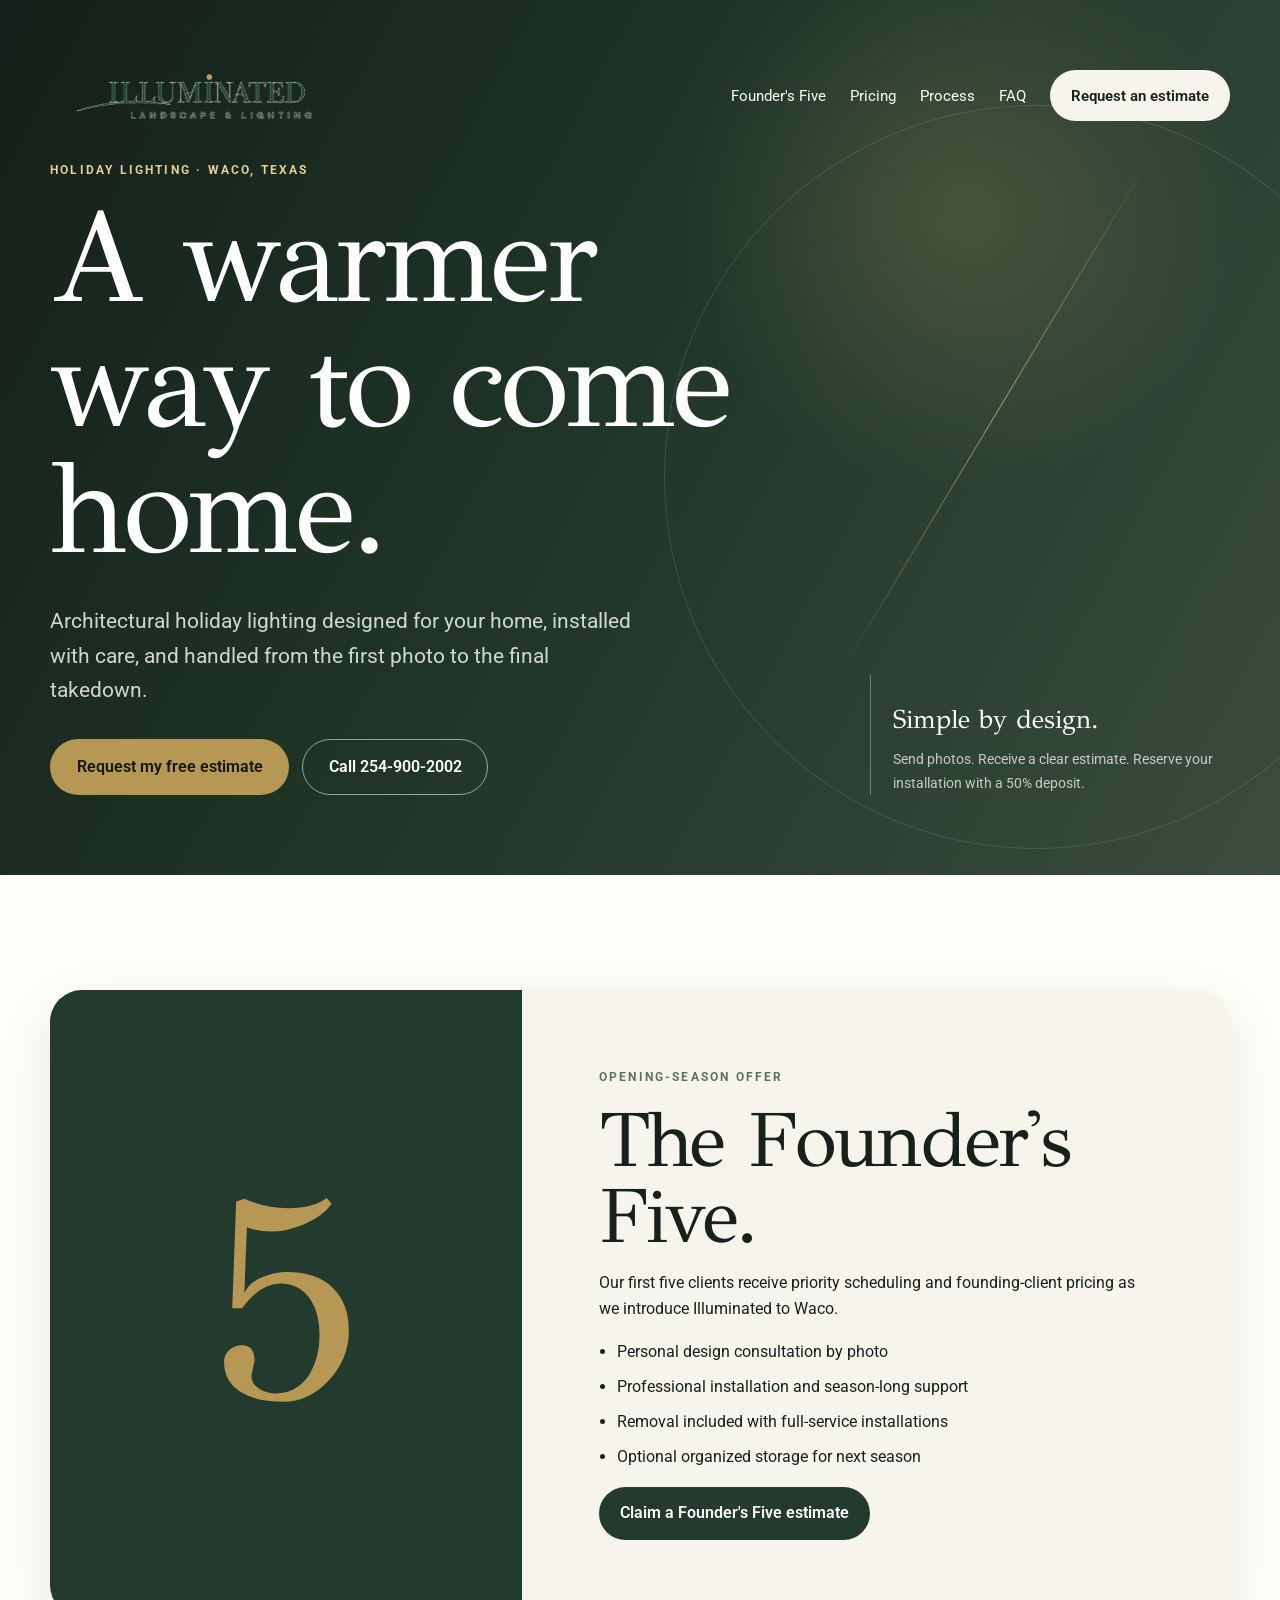
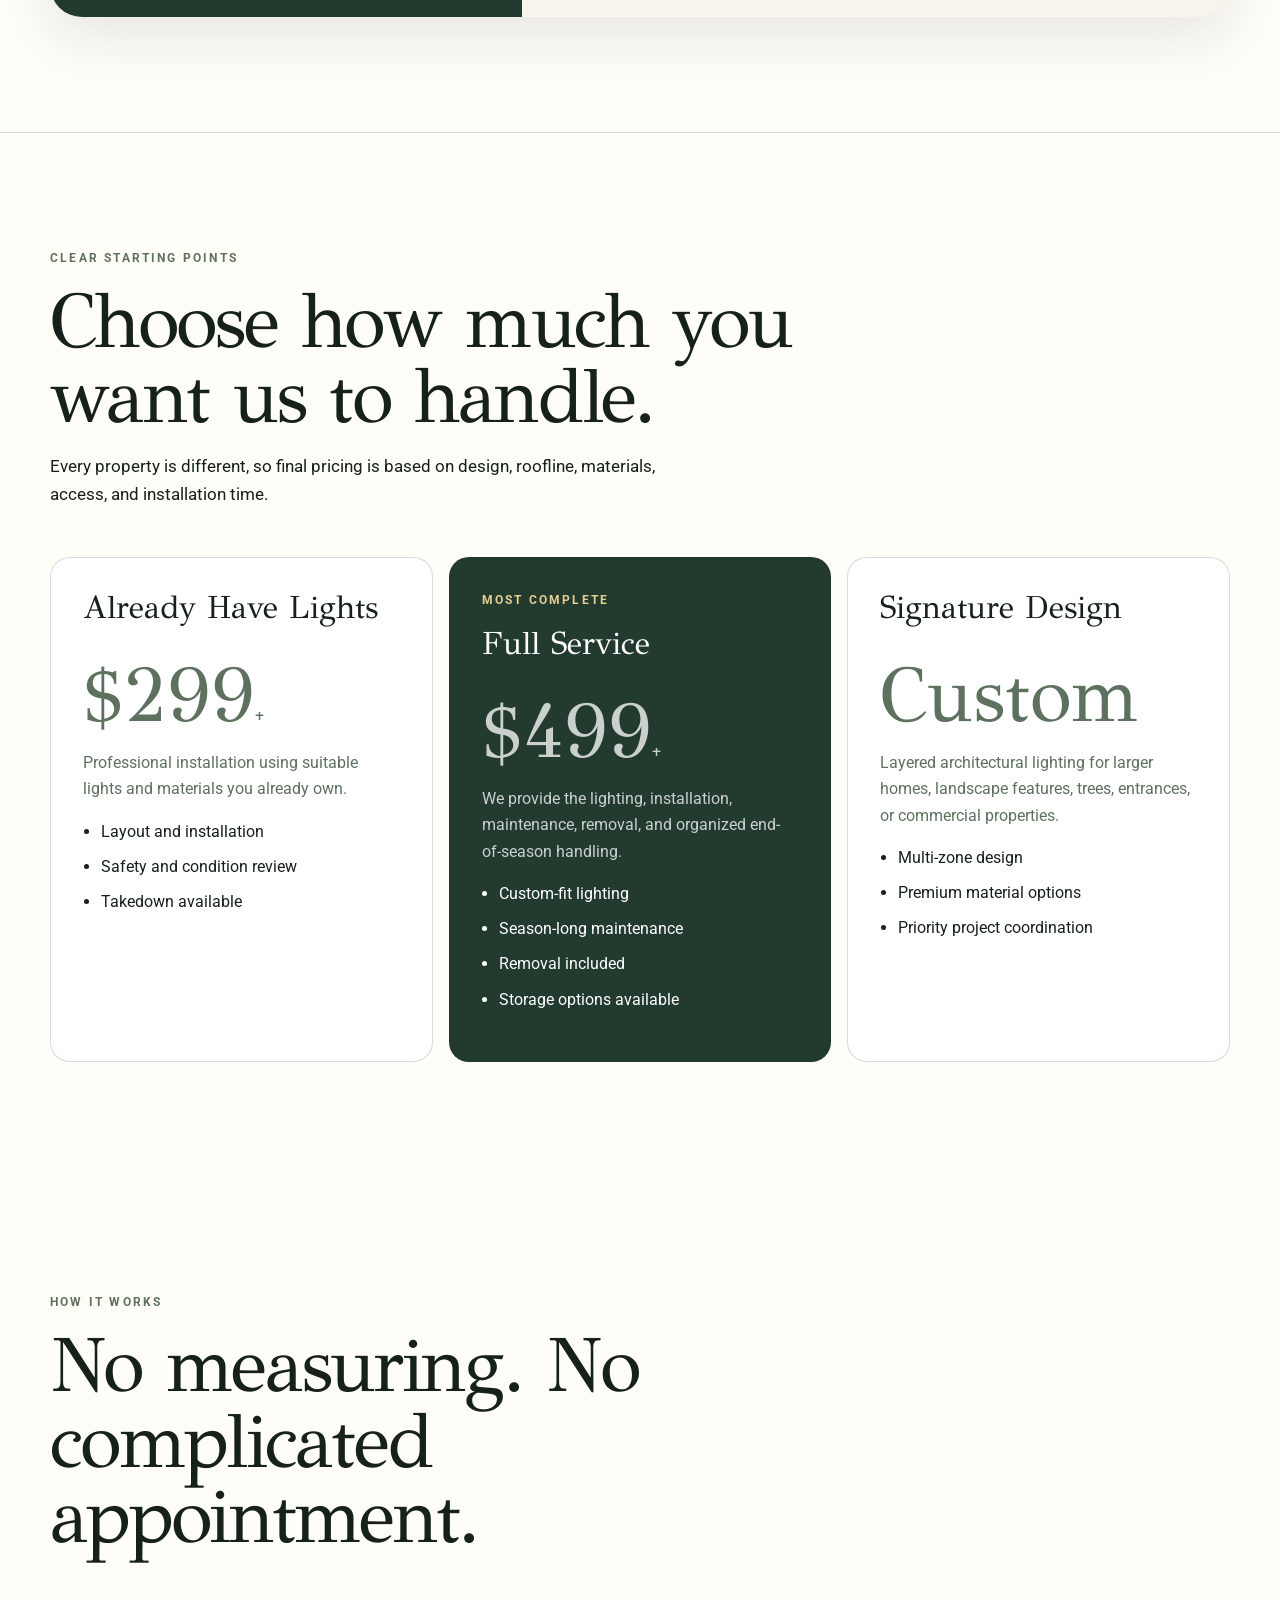
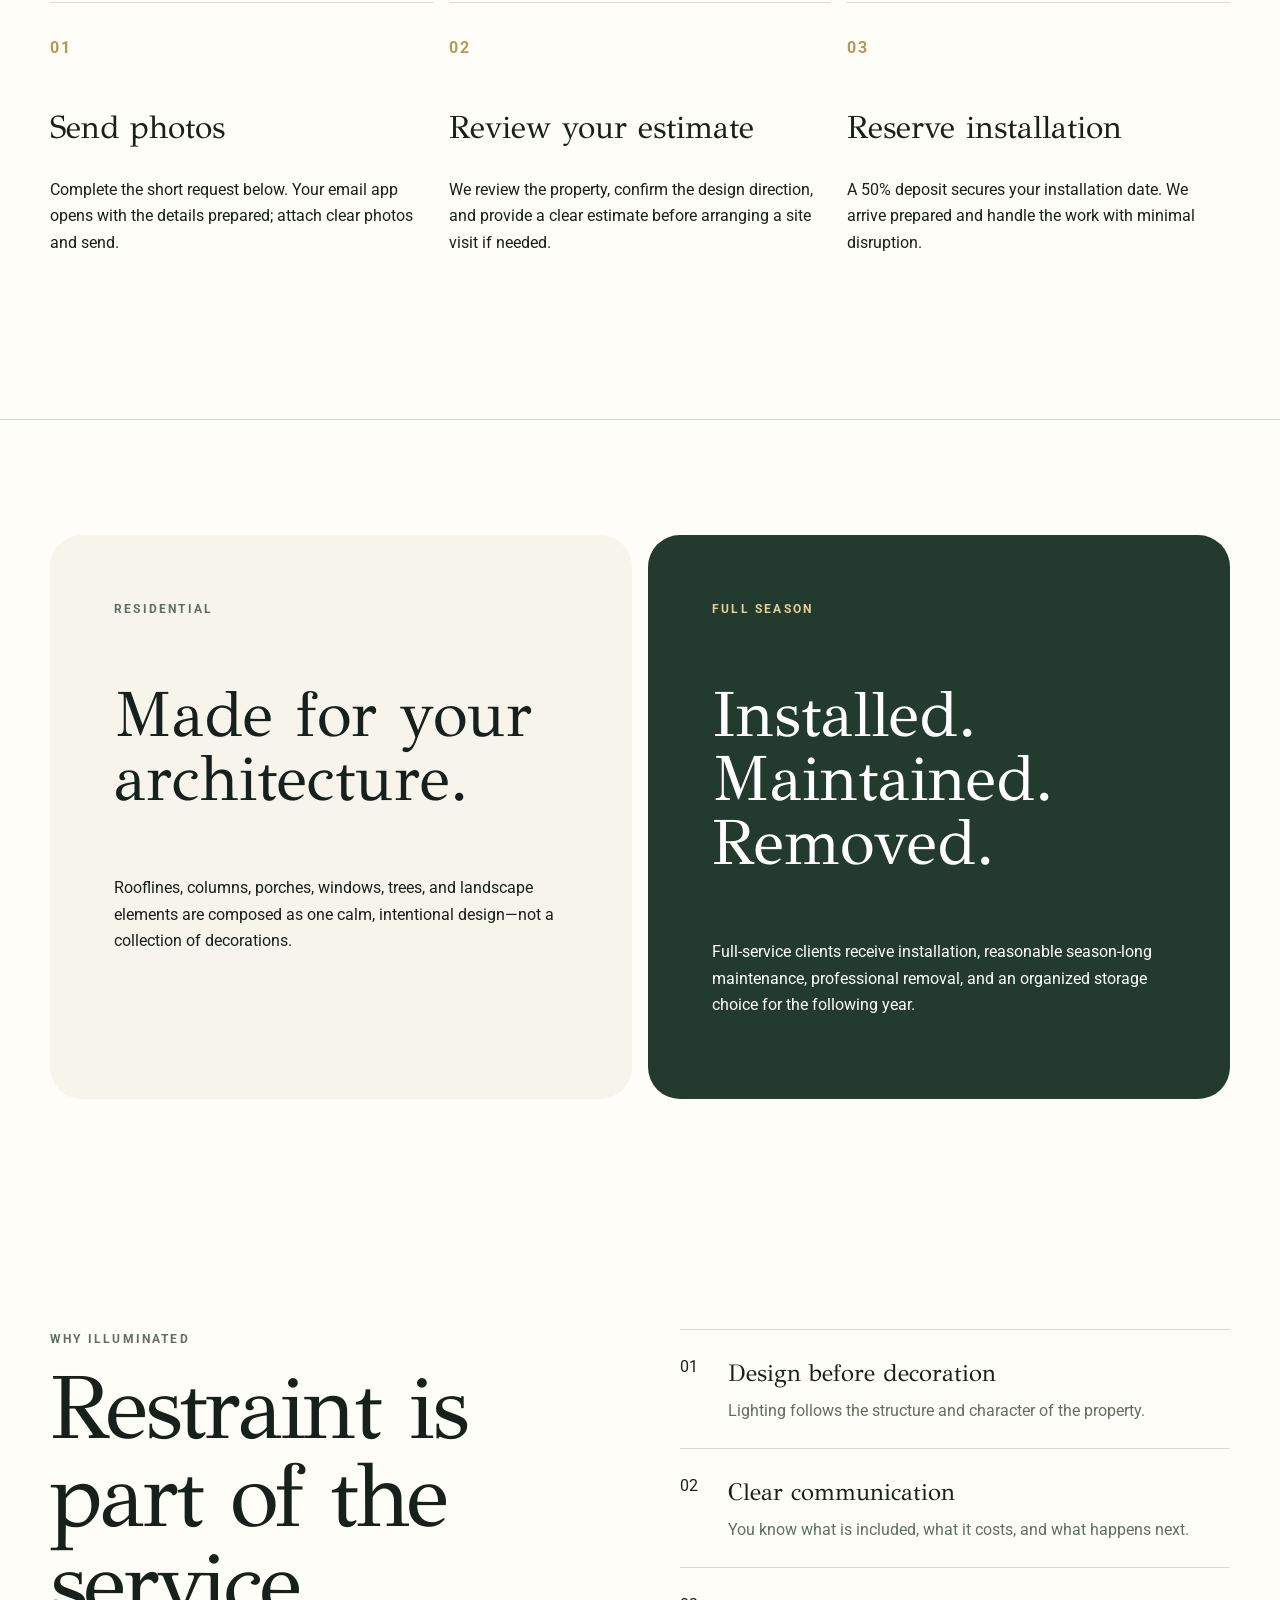
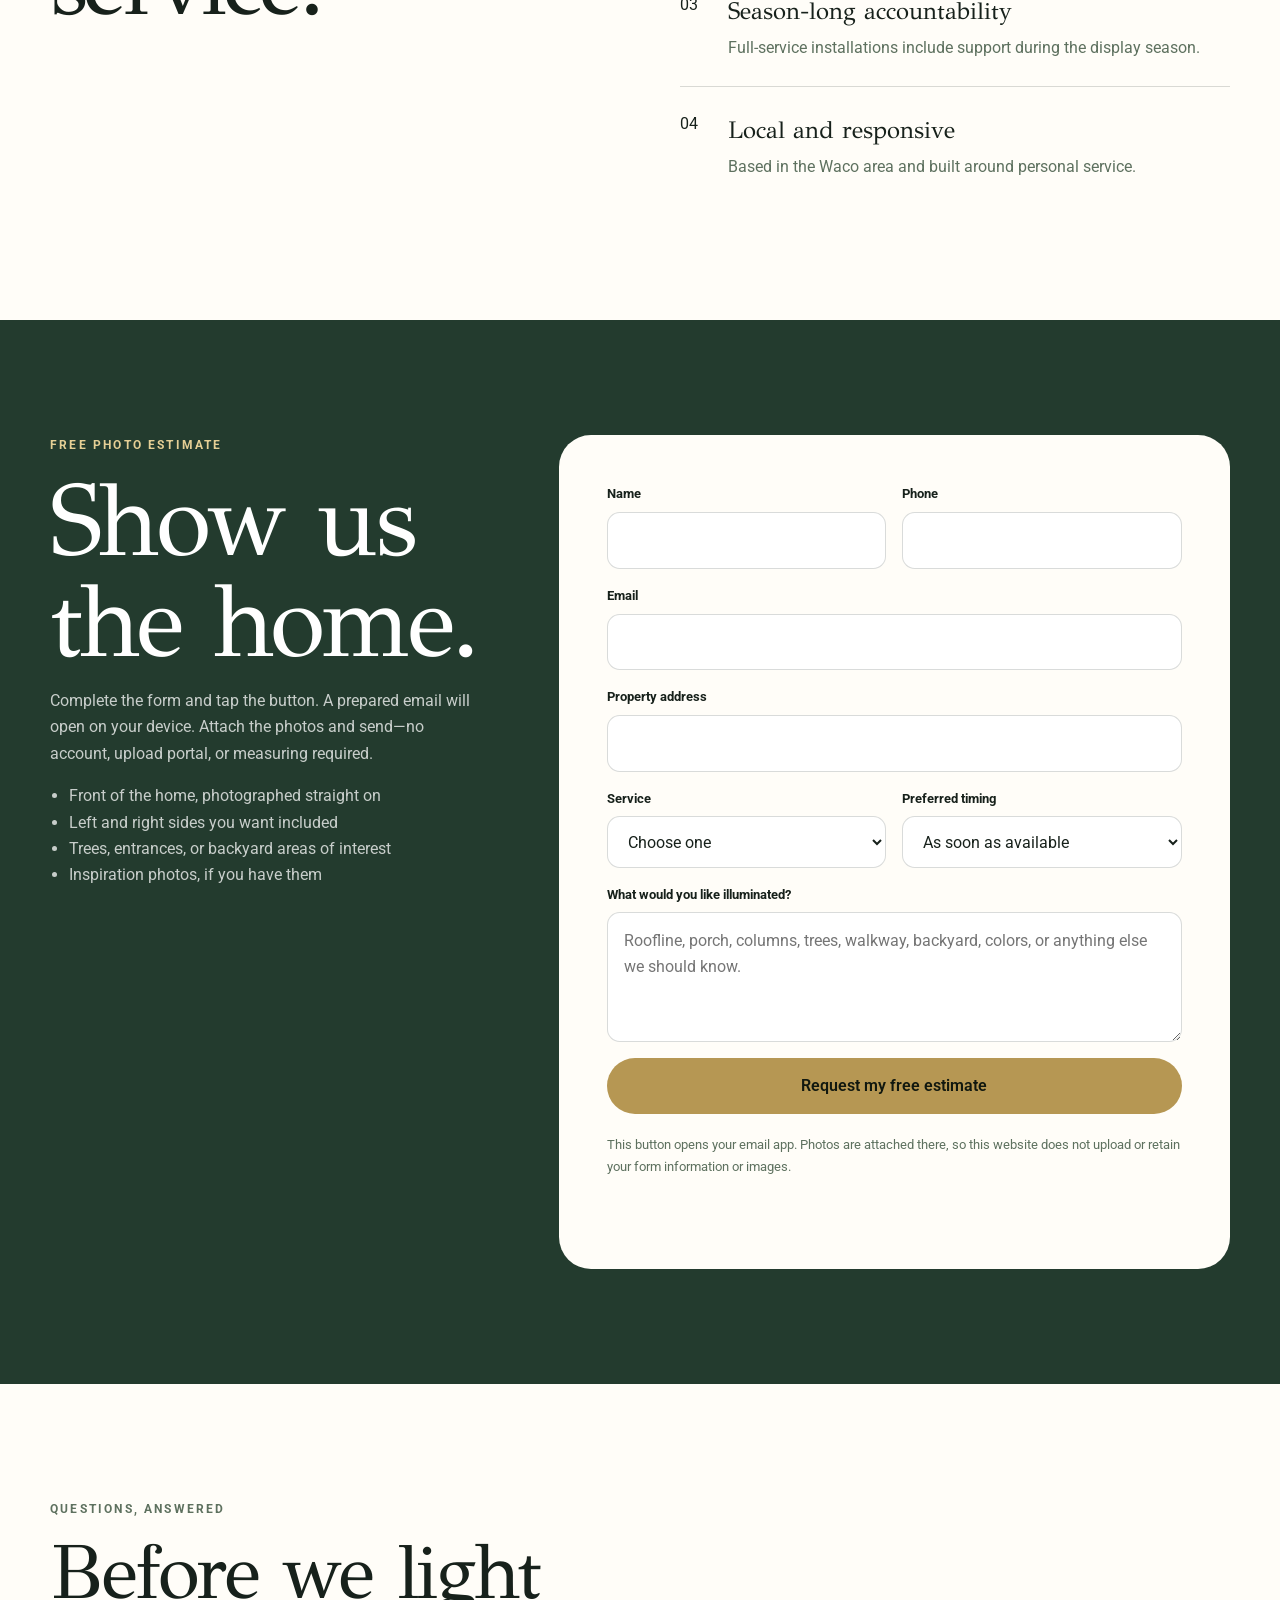
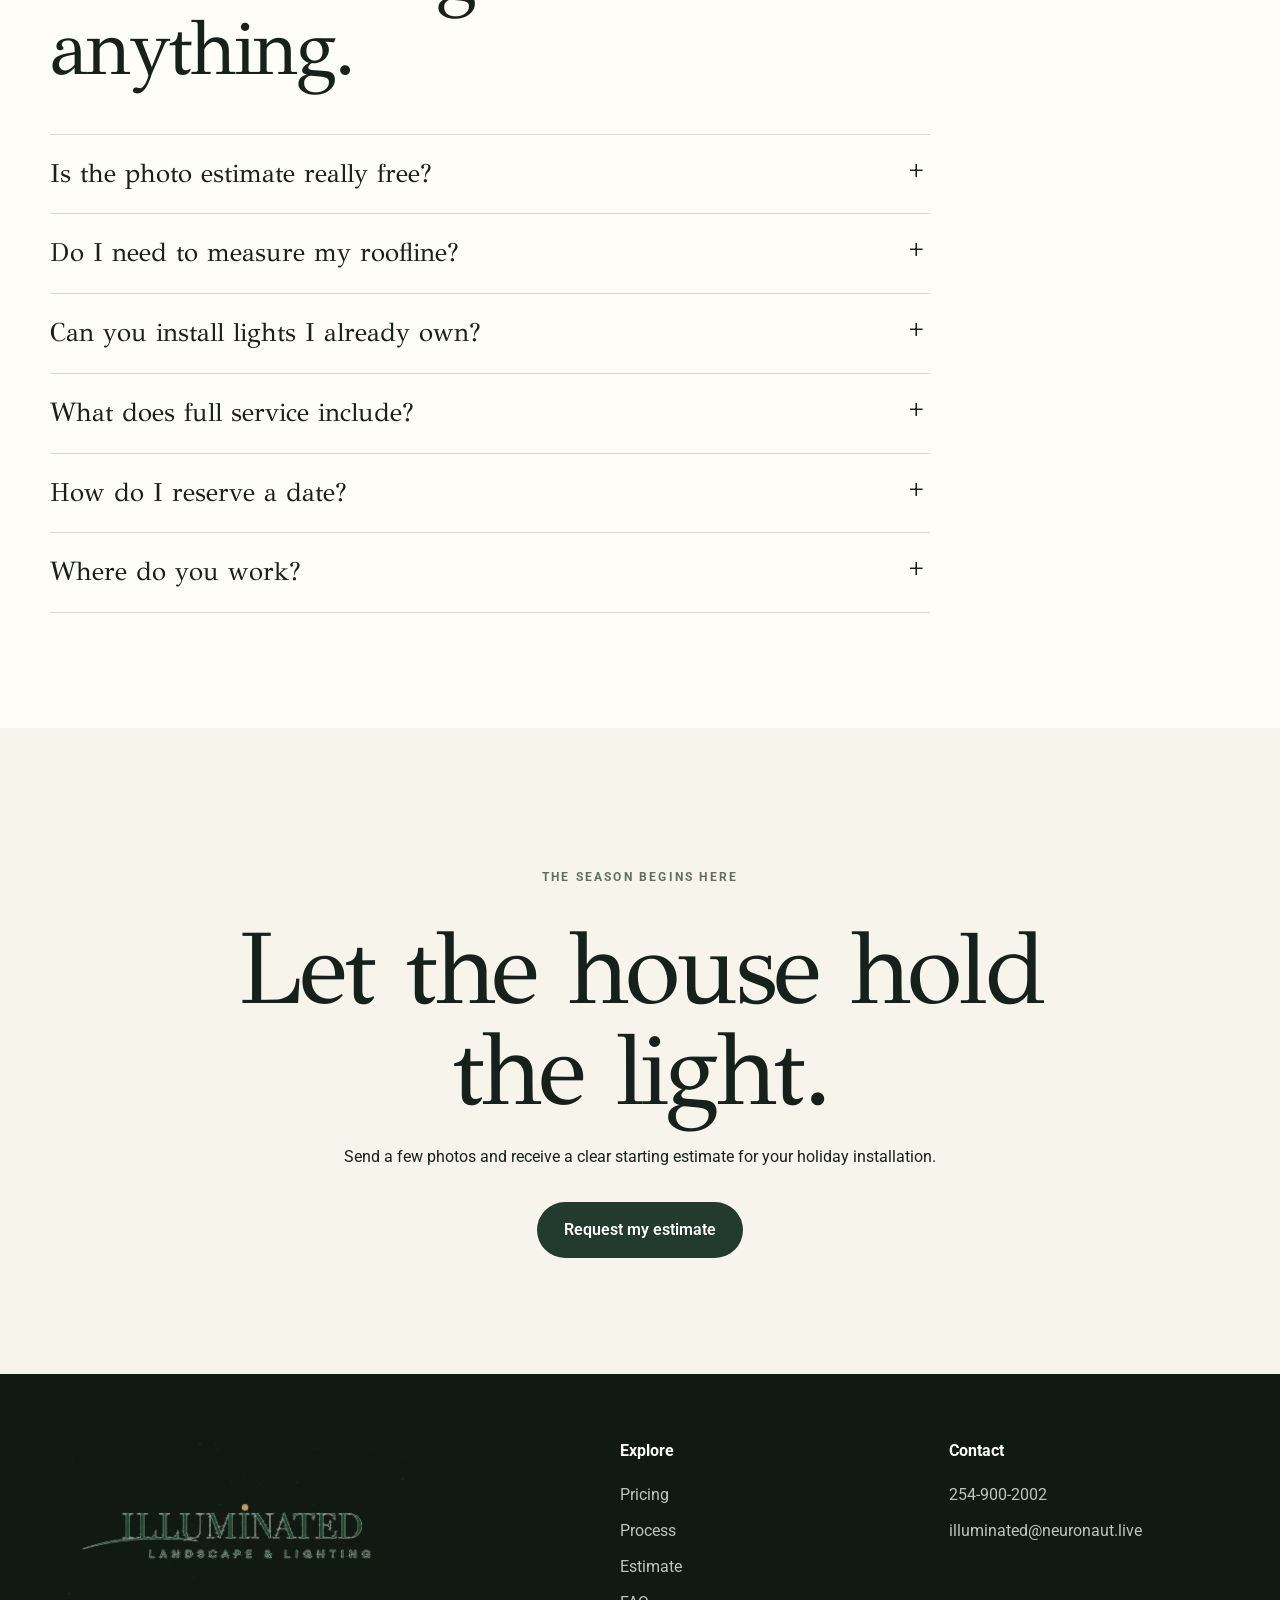
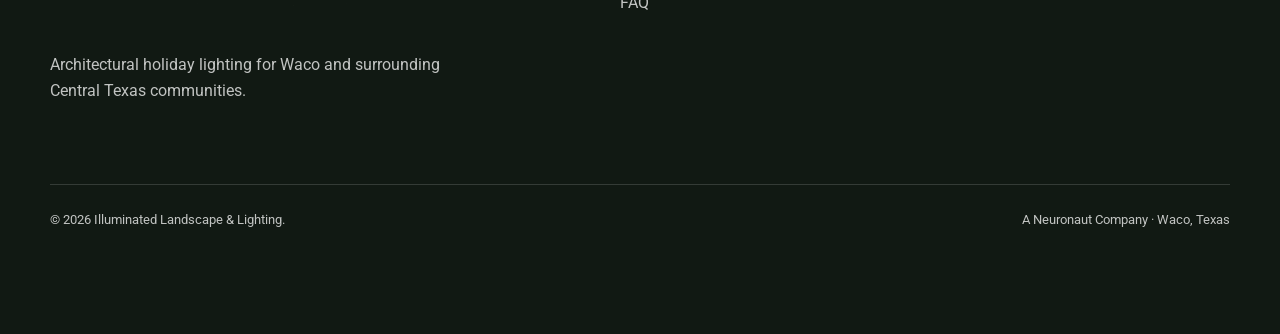
==== illuminated/index.html @ 76f28881 "Move Illuminated Landscape site to /illuminated/ Moves the entire Illuminated Landscape & Lighting s" ====
<!doctype html>
<html lang="en">
<head>
  <meta charset="utf-8">
  <meta name="viewport" content="width=device-width, initial-scale=1">
  <title>Illuminated Landscape &amp; Lighting | Waco Holiday Light Installation</title>
  <meta name="description" content="Premium holiday light installation in Waco, Texas. Photo estimates, professional installation, maintenance, removal, and optional storage.">
  <meta name="theme-color" content="#233b2e">
  <meta name="color-scheme" content="light">
  <meta name="robots" content="index, follow">
  <link rel="canonical" href="https://neuronaut.live/illuminated/">
  <meta property="og:site_name" content="Illuminated Landscape &amp; Lighting">
  <meta property="og:title" content="Illuminated Landscape &amp; Lighting">
  <meta property="og:description" content="Beautifully designed holiday lighting, installed with care in Waco and surrounding Central Texas communities.">
  <meta property="og:type" content="website">
  <meta property="og:locale" content="en_US">
  <meta property="og:url" content="https://neuronaut.live/illuminated/">
  <meta property="og:image" content="https://neuronaut.live/illuminated/assets/images/illuminated-social-preview.jpg">
  <meta property="og:image:width" content="1200">
  <meta property="og:image:height" content="630">
  <meta property="og:image:alt" content="Illuminated Landscape &amp; Lighting wordmark">
  <meta name="twitter:card" content="summary_large_image">
  <meta name="twitter:title" content="Illuminated Landscape &amp; Lighting">
  <meta name="twitter:description" content="Architectural holiday lighting for Waco and surrounding Central Texas communities.">
  <meta name="twitter:image" content="https://neuronaut.live/illuminated/assets/images/illuminated-social-preview.jpg">
  <meta name="twitter:image:alt" content="Illuminated Landscape &amp; Lighting wordmark">
  <link rel="icon" href="favicon.ico" sizes="any">
  <link rel="icon" type="image/png" sizes="32x32" href="assets/logos/favicon-32.png">
  <link rel="apple-touch-icon" href="assets/logos/apple-touch-icon.png">
  <link rel="manifest" href="manifest.webmanifest">
  <link rel="preconnect" href="https://fonts.googleapis.com">
  <link rel="preconnect" href="https://fonts.gstatic.com" crossorigin>
  <link href="https://fonts.googleapis.com/css2?family=GFS+Didot&amp;family=Roboto:wght@300;400;500;700&amp;display=swap" rel="stylesheet">
  <link rel="stylesheet" href="css/styles.css">
  <noscript>
    <style>
      .reveal { opacity: 1 !important; transform: none !important; }
      @media (max-width: 900px) {
        .nav-toggle { display: none !important; }
        .nav-links { position: static !important; display: flex !important; padding: 0 !important; background: transparent !important; }
        .nav-links a:not(.button) { display: none !important; }
        .nav-links .button { font: 600 .92rem/1.2 Roboto, sans-serif !important; }
      }
    </style>
  </noscript>
  <script type="application/ld+json">
  {
    "@context": "https://schema.org",
    "@type": "HomeAndConstructionBusiness",
    "@id": "https://neuronaut.live/illuminated/#business",
    "name": "Illuminated Landscape & Lighting",
    "url": "https://neuronaut.live/illuminated/",
    "image": "https://neuronaut.live/illuminated/assets/images/illuminated-social-preview.jpg",
    "logo": "https://neuronaut.live/illuminated/assets/logos/illuminated-primary-transparent.png",
    "description": "Holiday light installation, maintenance, removal, and optional storage in Waco and surrounding Central Texas communities.",
    "areaServed": [
      { "@type": "City", "name": "Waco" },
      { "@type": "AdministrativeArea", "name": "Central Texas" }
    ],
    "telephone": "+1-254-900-2002",
    "email": "illuminated@neuronaut.live",
    "priceRange": "$$-$$$",
    "parentOrganization": { "@type": "Organization", "name": "Neuronaut" }
  }
  </script>
</head>
<body>
  <a class="skip-link" href="#main">Skip to content</a>
  <header class="site-header">
    <div class="container nav-wrap">
      <a class="brand" href="#top" aria-label="Illuminated Landscape and Lighting home">
        <img class="brand-logo" src="assets/logos/illuminated-primary-transparent.png" alt="" width="1584" height="816">
      </a>
      <button class="nav-toggle" type="button" aria-label="Open navigation" aria-expanded="false" aria-controls="primary-navigation" data-nav-toggle>
        <span></span><span></span>
      </button>
      <nav class="nav-links" id="primary-navigation" aria-label="Primary navigation" data-nav-links>
        <a href="#offer">Founder's Five</a>
        <a href="#pricing">Pricing</a>
        <a href="#process">Process</a>
        <a href="#faq">FAQ</a>
        <a class="button button-light" href="#estimate">Request an estimate</a>
      </nav>
    </div>
  </header>

  <main id="main">
    <section class="hero" id="top">
      <div class="container hero-grid">
        <div class="hero-copy reveal">
          <p class="eyebrow" style="color:#e5cf95">Holiday lighting · Waco, Texas</p>
          <h1 class="display">A warmer way to come home.</h1>
          <p class="hero-lead">Architectural holiday lighting designed for your home, installed with care, and handled from the first photo to the final takedown.</p>
          <div class="hero-actions">
            <a class="button button-gold button-large" href="#estimate">Request my free estimate</a>
            <a class="button button-outline button-large" href="tel:+12549002002">Call&nbsp;<span data-phone>254-900-2002</span></a>
          </div>
        </div>
        <aside class="hero-note reveal" aria-label="Service summary">
          <strong>Simple by design.</strong>
          Send photos. Receive a clear estimate. Reserve your installation with a 50% deposit.
        </aside>
      </div>
    </section>

    <section class="section" id="offer">
      <div class="container">
        <article class="founders-card reveal">
          <div class="founders-number" aria-hidden="true">5</div>
          <div class="founders-copy">
            <p class="eyebrow">Opening-season offer</p>
            <h2 class="display">The Founder's Five.</h2>
            <p>Our first five clients receive priority scheduling and founding-client pricing as we introduce Illuminated to Waco.</p>
            <ul>
              <li>Personal design consultation by photo</li>
              <li>Professional installation and season-long support</li>
              <li>Removal included with full-service installations</li>
              <li>Optional organized storage for next season</li>
            </ul>
            <a class="button" href="#estimate">Claim a Founder's Five estimate</a>
          </div>
        </article>
      </div>
    </section>

    <section class="section section-rule" id="pricing">
      <div class="container">
        <header class="section-head reveal">
          <p class="eyebrow">Clear starting points</p>
          <h2 class="display">Choose how much you want us to handle.</h2>
          <p>Every property is different, so final pricing is based on design, roofline, materials, access, and installation time.</p>
        </header>
        <div class="pricing-grid">
          <article class="price-card reveal">
            <h3>Already Have Lights</h3>
            <p class="price">$299<span style="font:400 1rem var(--body)">+</span></p>
            <p>Professional installation using suitable lights and materials you already own.</p>
            <ul><li>Layout and installation</li><li>Safety and condition review</li><li>Takedown available</li></ul>
          </article>
          <article class="price-card featured reveal">
            <p class="eyebrow" style="color:#e5cf95">Most complete</p>
            <h3>Full Service</h3>
            <p class="price">$499<span style="font:400 1rem var(--body)">+</span></p>
            <p>We provide the lighting, installation, maintenance, removal, and organized end-of-season handling.</p>
            <ul><li>Custom-fit lighting</li><li>Season-long maintenance</li><li>Removal included</li><li>Storage options available</li></ul>
          </article>
          <article class="price-card reveal">
            <h3>Signature Design</h3>
            <p class="price">Custom</p>
            <p>Layered architectural lighting for larger homes, landscape features, trees, entrances, or commercial properties.</p>
            <ul><li>Multi-zone design</li><li>Premium material options</li><li>Priority project coordination</li></ul>
          </article>
        </div>
      </div>
    </section>

    <section class="section" id="process">
      <div class="container">
        <header class="section-head reveal">
          <p class="eyebrow">How it works</p>
          <h2 class="display">No measuring. No complicated appointment.</h2>
        </header>
        <div class="steps-grid">
          <article class="step reveal"><h3>Send photos</h3><p>Complete the short request below. Your email app opens with the details prepared; attach clear photos and send.</p></article>
          <article class="step reveal"><h3>Review your estimate</h3><p>We review the property, confirm the design direction, and provide a clear estimate before arranging a site visit if needed.</p></article>
          <article class="step reveal"><h3>Reserve installation</h3><p>A 50% deposit secures your installation date. We arrive prepared and handle the work with minimal disruption.</p></article>
        </div>
      </div>
    </section>

    <section class="section section-rule" id="services">
      <div class="container">
        <h2 class="visually-hidden">Holiday lighting services</h2>
        <div class="services-grid">
          <article class="service reveal">
            <p class="eyebrow">Residential</p>
            <h3>Made for your architecture.</h3>
            <p>Rooflines, columns, porches, windows, trees, and landscape elements are composed as one calm, intentional design—not a collection of decorations.</p>
          </article>
          <article class="service reveal">
            <p class="eyebrow" style="color:#e5cf95">Full season</p>
            <h3>Installed. Maintained. Removed.</h3>
            <p>Full-service clients receive installation, reasonable season-long maintenance, professional removal, and an organized storage choice for the following year.</p>
          </article>
        </div>
      </div>
    </section>

    <section class="section" id="why">
      <div class="container why-grid">
        <div class="reveal">
          <p class="eyebrow">Why Illuminated</p>
          <h2 class="display">Restraint is part of the service.</h2>
        </div>
        <div>
          <article class="reason reveal"><span>01</span><div><strong>Design before decoration</strong><p>Lighting follows the structure and character of the property.</p></div></article>
          <article class="reason reveal"><span>02</span><div><strong>Clear communication</strong><p>You know what is included, what it costs, and what happens next.</p></div></article>
          <article class="reason reveal"><span>03</span><div><strong>Season-long accountability</strong><p>Full-service installations include support during the display season.</p></div></article>
          <article class="reason reveal"><span>04</span><div><strong>Local and responsive</strong><p>Based in the Waco area and built around personal service.</p></div></article>
        </div>
      </div>
    </section>

    <section class="section estimate-section" id="estimate">
      <div class="container estimate-grid">
        <div class="estimate-copy reveal">
          <p class="eyebrow" style="color:#e5cf95">Free photo estimate</p>
          <h2 class="display">Show us the home.</h2>
          <p>Complete the form and tap the button. A prepared email will open on your device. Attach the photos and send—no account, upload portal, or measuring required.</p>
          <ul class="photo-list">
            <li>Front of the home, photographed straight on</li>
            <li>Left and right sides you want included</li>
            <li>Trees, entrances, or backyard areas of interest</li>
            <li>Inspiration photos, if you have them</li>
          </ul>
        </div>
        <form class="estimate-form reveal" id="estimate-form" action="mailto:illuminated@neuronaut.live?subject=Free%20Photo%20Estimate%20Request" method="post" enctype="text/plain">
          <div class="form-grid">
            <div class="field"><label for="name">Name</label><input id="name" name="name" type="text" autocomplete="name" maxlength="100" required></div>
            <div class="field"><label for="phone">Phone</label><input id="phone" name="phone" type="tel" autocomplete="tel" maxlength="30" required></div>
            <div class="field field-full"><label for="email">Email</label><input id="email" name="email" type="email" autocomplete="email" maxlength="254" required></div>
            <div class="field field-full"><label for="address">Property address</label><input id="address" name="address" type="text" autocomplete="street-address" maxlength="200" required></div>
            <div class="field"><label for="service">Service</label><select id="service" name="service" required><option value="">Choose one</option><option>Install lights I already own</option><option>Full-service holiday lighting</option><option>Signature or commercial design</option><option>Not sure yet</option></select></div>
            <div class="field"><label for="timing">Preferred timing</label><select id="timing" name="timing"><option>As soon as available</option><option>Before Thanksgiving</option><option>Early December</option><option>I am flexible</option></select></div>
            <div class="field field-full"><label for="notes">What would you like illuminated?</label><textarea id="notes" name="notes" maxlength="1200" placeholder="Roofline, porch, columns, trees, walkway, backyard, colors, or anything else we should know."></textarea></div>
            <div class="field field-full"><button class="button button-gold button-large" type="submit">Request my free estimate</button><p class="form-help">This button opens your email app. Photos are attached there, so this website does not upload or retain your form information or images.</p><noscript><p class="form-help"><strong>JavaScript is off:</strong> submitting the form will use your device’s default email application. Attach your property photos before sending.</p></noscript><p class="form-message" id="form-message" role="status" aria-live="polite"></p></div>
          </div>
        </form>
      </div>
    </section>

    <section class="section" id="faq">
      <div class="container">
        <header class="section-head reveal"><p class="eyebrow">Questions, answered</p><h2 class="display">Before we light anything.</h2></header>
        <div class="faq-list">
          <details class="reveal"><summary>Is the photo estimate really free?</summary><p>Yes. Send clear photos and your address, and we will prepare an initial estimate at no cost. A site check may be needed before final confirmation on complex properties.</p></details>
          <details class="reveal"><summary>Do I need to measure my roofline?</summary><p>No. Photos and the property address are normally enough for an initial estimate. We handle measurement and material calculations.</p></details>
          <details class="reveal"><summary>Can you install lights I already own?</summary><p>Yes, provided the lights and wiring are appropriate, complete, and in safe working condition. We will review them before installation.</p></details>
          <details class="reveal"><summary>What does full service include?</summary><p>Design, commercial-grade or project-appropriate lighting materials, installation, reasonable maintenance during the season, and removal. Optional storage may be quoted separately.</p></details>
          <details class="reveal"><summary>How do I reserve a date?</summary><p>After you approve the estimate, a 50% deposit reserves the installation date. Remaining payment terms will be shown clearly on the final quote.</p></details>
          <details class="reveal"><summary>Where do you work?</summary><p>Illuminated is based in Waco, Texas, and serves Waco and surrounding Central Texas communities. Travel availability depends on the project.</p></details>
        </div>
      </div>
    </section>

    <section class="section final-cta">
      <div class="container reveal">
        <p class="eyebrow">The season begins here</p>
        <h2 class="display">Let the house hold the light.</h2>
        <p>Send a few photos and receive a clear starting estimate for your holiday installation.</p>
        <a class="button button-large" href="#estimate">Request my estimate</a>
      </div>
    </section>
  </main>

  <footer class="site-footer">
    <div class="container">
      <div class="footer-grid">
        <div class="footer-brand">
          <a class="brand" href="#top" aria-label="Illuminated Landscape and Lighting home"><img class="brand-logo brand-logo-footer" src="assets/logos/illuminated-primary-transparent.png" alt="" width="1584" height="816"></a>
          <p>Architectural holiday lighting for Waco and surrounding Central Texas communities.</p>
        </div>
        <div class="footer-links"><strong>Explore</strong><a href="#pricing">Pricing</a><a href="#process">Process</a><a href="#estimate">Estimate</a><a href="#faq">FAQ</a></div>
        <div class="footer-links"><strong>Contact</strong><a data-phone href="tel:+12549002002">254-900-2002</a><a data-email href="mailto:illuminated@neuronaut.live">illuminated@neuronaut.live</a></div>
      </div>
      <div class="footer-bottom"><span>© <span data-year>2026</span> Illuminated Landscape &amp; Lighting.</span><span>A Neuronaut Company · Waco, Texas</span></div>
    </div>
  </footer>

  <div class="mobile-cta"><a class="button button-gold" href="#estimate">Request my free estimate</a></div>
  <script src="js/config.js"></script>
  <script src="js/main.js"></script>
</body>
</html>
---- illuminated/css/styles.css ----
:root {
  --ink: #17211b;
  --forest: #233b2e;
  --moss: #5e715f;
  --gold: #b69753;
  --ivory: #f7f4ec;
  --paper: #fffdf8;
  --line: rgba(23, 33, 27, 0.16);
  --shadow: 0 20px 55px rgba(23, 33, 27, 0.10);
  --radius-lg: 2rem;
  --radius-md: 1.25rem;
  --content: 1180px;
  --display: "GFS Didot", Didot, Roboto, sans-serif;
  --body: Roboto, sans-serif;
}

* { box-sizing: border-box; }
html { scroll-behavior: smooth; }
body {
  margin: 0;
  color: var(--ink);
  background: var(--paper);
  font-family: var(--body);
  font-size: 16px;
  line-height: 1.65;
  -webkit-font-smoothing: antialiased;
}
body.nav-open { overflow: hidden; }
img, svg { display: block; max-width: 100%; }
a { color: inherit; }
button, input, select, textarea { font: inherit; }
button { cursor: pointer; }
section[id] { scroll-margin-top: 1rem; }
.visually-hidden {
  position: absolute !important;
  width: 1px !important;
  height: 1px !important;
  padding: 0 !important;
  margin: -1px !important;
  overflow: hidden !important;
  clip: rect(0, 0, 0, 0) !important;
  white-space: nowrap !important;
  border: 0 !important;
}
:focus-visible { outline: 3px solid var(--gold); outline-offset: 4px; }

.skip-link {
  position: fixed;
  z-index: 999;
  left: 1rem;
  top: 1rem;
  padding: .75rem 1rem;
  background: var(--ink);
  color: white;
  transform: translateY(-200%);
}
.skip-link:focus { transform: translateY(0); }

.container { width: min(calc(100% - 2rem), var(--content)); margin-inline: auto; }
.eyebrow {
  margin: 0 0 1rem;
  color: var(--moss);
  font-size: .76rem;
  font-weight: 700;
  letter-spacing: .18em;
  text-transform: uppercase;
}
.display {
  margin: 0;
  font-family: var(--display);
  font-weight: 400;
  letter-spacing: -.035em;
  line-height: .98;
}
.section { padding: clamp(5rem, 9vw, 9rem) 0; }
.section-rule { border-top: 1px solid var(--line); }
.section-head { max-width: 760px; margin-bottom: 3rem; }
.section-head h2 { font-size: clamp(2.65rem, 6vw, 5.4rem); }
.section-head p:last-child { max-width: 620px; font-size: 1.08rem; }

.site-header {
  position: absolute;
  z-index: 20;
  inset: 0 0 auto;
  padding: 1.25rem 0;
  color: white;
}
.nav-wrap { display: flex; align-items: center; justify-content: space-between; gap: 2rem; }
.brand { display: inline-flex; align-items: center; gap: .8rem; text-decoration: none; }
.brand-logo { display: block; width: clamp(210px, 23vw, 340px); height: auto; }
.brand-logo-footer { width: min(100%, 360px); }
.nav-links { display: flex; align-items: center; gap: 1.5rem; }
.nav-links a { text-decoration: none; font-size: .92rem; }
.nav-links a:not(.button):hover { opacity: .72; }
.nav-toggle { display: none; border: 0; background: transparent; color: inherit; padding: .5rem; }
.nav-toggle span { display: block; width: 26px; height: 1px; background: currentColor; margin: 6px 0; }

.button {
  display: inline-flex;
  align-items: center;
  justify-content: center;
  min-height: 48px;
  padding: .78rem 1.25rem;
  border: 1px solid transparent;
  border-radius: 999px;
  background: var(--forest);
  color: white;
  font-weight: 600;
  text-decoration: none;
  transition: transform .2s ease, background .2s ease, color .2s ease;
}
.button:hover { transform: translateY(-2px); }
.button-light { background: var(--ivory); color: var(--ink); }
.button-outline { border-color: rgba(255,255,255,.55); background: transparent; color: white; }
.button-gold { background: var(--gold); color: #11180f; }
.button-large { min-height: 56px; padding-inline: 1.6rem; }

.hero {
  position: relative;
  display: grid;
  min-height: 92svh;
  place-items: end start;
  overflow: hidden;
  padding: 10rem 0 5rem;
  color: white;
  background:
    radial-gradient(circle at 75% 24%, rgba(219,190,119,.18), transparent 24%),
    linear-gradient(118deg, #142019 0%, #203629 48%, #526151 150%);
}
.hero::before {
  content: "";
  position: absolute;
  width: min(58vw, 800px);
  aspect-ratio: 1;
  right: -10%;
  top: 12%;
  border: 1px solid rgba(255,255,255,.12);
  border-radius: 50%;
}
.hero::after {
  content: "";
  position: absolute;
  width: 1px;
  height: 70%;
  right: 22%;
  top: 12%;
  background: linear-gradient(transparent, rgba(229,207,149,.6), transparent);
  transform: rotate(31deg);
  transform-origin: center;
}
.hero-grid { position: relative; z-index: 2; display: grid; grid-template-columns: minmax(0, 1fr) 360px; align-items: end; gap: 4rem; }
.hero-copy { max-width: 870px; }
.hero h1 { max-width: 900px; font-size: clamp(4rem, 10vw, 8.7rem); }
.hero-lead { max-width: 600px; margin: 2rem 0; font-size: clamp(1.05rem, 2vw, 1.3rem); color: rgba(255,255,255,.8); }
.hero-actions { display: flex; flex-wrap: wrap; gap: .8rem; }
.hero-note { padding: 1.4rem 0 0 1.4rem; border-left: 1px solid rgba(255,255,255,.35); color: rgba(255,255,255,.72); font-size: .9rem; }
.hero-note strong { display: block; margin-bottom: .4rem; color: white; font-family: var(--display); font-size: 1.65rem; font-weight: 400; }

.founders-card {
  display: grid;
  grid-template-columns: .8fr 1.2fr;
  overflow: hidden;
  border-radius: var(--radius-lg);
  background: var(--ivory);
  box-shadow: var(--shadow);
}
.founders-number { display: grid; place-items: center; min-height: 420px; color: var(--gold); background: var(--forest); font: 400 clamp(10rem, 22vw, 18rem)/1 var(--display); }
.founders-copy { padding: clamp(2rem, 6vw, 5rem); }
.founders-copy h2 { font-size: clamp(3rem, 6vw, 5.5rem); }
.founders-copy ul { padding-left: 1.15rem; }
.founders-copy li { margin-block: .55rem; }

.pricing-grid, .services-grid, .steps-grid { display: grid; gap: 1rem; }
.pricing-grid { grid-template-columns: repeat(3, 1fr); }
.price-card {
  min-height: 390px;
  padding: 2rem;
  border: 1px solid var(--line);
  border-radius: var(--radius-md);
  background: white;
}
.price-card.featured { color: white; background: var(--forest); transform: translateY(-1rem); }
.price-card h3 { margin: 0; font: 400 2rem/1.1 var(--display); }
.price { margin: 2rem 0 .5rem; font: 400 clamp(3rem, 6vw, 5rem)/1 var(--display); }
.price-card p { color: var(--moss); }
.price-card.featured p { color: rgba(255,255,255,.76); }
.price-card ul { padding-left: 1.1rem; }
.price-card li { margin-block: .55rem; }

.steps-grid { grid-template-columns: repeat(3, 1fr); counter-reset: step; }
.step { counter-increment: step; padding: 2rem 1rem 2rem 0; border-top: 1px solid var(--line); }
.step::before { content: "0" counter(step); display: block; margin-bottom: 3rem; color: var(--gold); font-weight: 700; letter-spacing: .12em; }
.step h3 { font: 400 2rem/1.1 var(--display); }

.services-grid { grid-template-columns: repeat(2, 1fr); }
.service { min-height: 340px; padding: clamp(2rem, 5vw, 4rem); border-radius: var(--radius-lg); background: var(--ivory); }
.service:nth-child(2) { color: white; background: var(--forest); }
.service h3 { font: 400 clamp(2.3rem, 5vw, 4.2rem)/1 var(--display); }
.service p { max-width: 490px; }

.why-grid { display: grid; grid-template-columns: 1fr 1fr; gap: 5rem; align-items: start; }
.why-grid h2 { font-size: clamp(3rem, 7vw, 6rem); }
.reason { display: grid; grid-template-columns: 2rem 1fr; gap: 1rem; padding: 1.5rem 0; border-top: 1px solid var(--line); }
.reason strong { font-family: var(--display); font-size: 1.5rem; font-weight: 400; }
.reason p { margin: .25rem 0 0; color: var(--moss); }

.estimate-section { color: white; background: var(--forest); }
.estimate-grid { display: grid; grid-template-columns: .78fr 1.22fr; gap: 5rem; align-items: start; }
.estimate-copy h2 { font-size: clamp(3.6rem, 8vw, 7rem); }
.estimate-copy p { color: rgba(255,255,255,.75); }
.photo-list { padding-left: 1.2rem; color: rgba(255,255,255,.75); }
.estimate-form { padding: clamp(1.5rem, 5vw, 3rem); border-radius: var(--radius-lg); background: var(--paper); color: var(--ink); }
.form-grid { display: grid; grid-template-columns: 1fr 1fr; gap: 1rem; }
.field { display: grid; gap: .42rem; }
.field-full { grid-column: 1 / -1; }
label { font-size: .84rem; font-weight: 700; }
input, select, textarea {
  width: 100%;
  border: 1px solid var(--line);
  border-radius: .8rem;
  padding: .88rem 1rem;
  background: white;
  color: var(--ink);
}
textarea { min-height: 130px; resize: vertical; }
.form-help { margin: .8rem 0 0; color: var(--moss); font-size: .82rem; }
.form-message { min-height: 1.5em; margin: .8rem 0 0; font-weight: 600; }

.faq-list { max-width: 880px; }
details { border-top: 1px solid var(--line); }
details:last-child { border-bottom: 1px solid var(--line); }
summary { position: relative; padding: 1.5rem 3rem 1.5rem 0; list-style: none; font: 400 1.6rem/1.2 var(--display); cursor: pointer; }
summary::-webkit-details-marker { display: none; }
summary::after { content: "+"; position: absolute; right: .4rem; top: 1.25rem; font-family: var(--body); font-weight: 300; }
details[open] summary::after { content: "–"; }
details p { max-width: 720px; margin: 0 0 1.5rem; color: var(--moss); }

.final-cta { text-align: center; background: var(--ivory); }
.final-cta h2 { max-width: 900px; margin-inline: auto; font-size: clamp(3rem, 8vw, 7rem); }
.final-cta p { max-width: 610px; margin: 1.5rem auto 2rem; }

.site-footer { padding: 4rem 0 6.5rem; color: rgba(255,255,255,.74); background: #111913; }
.footer-grid { display: grid; grid-template-columns: 1.3fr .7fr .7fr; gap: 3rem; }
.footer-brand { max-width: 390px; }
.footer-brand .brand { color: white; }
.footer-brand p { margin-top: 1.25rem; }
.footer-links { display: grid; align-content: start; gap: .6rem; }
.footer-links strong { margin-bottom: .5rem; color: white; }
.footer-links a { text-decoration: none; }
.footer-bottom { display: flex; justify-content: space-between; gap: 2rem; margin-top: 4rem; padding-top: 1.5rem; border-top: 1px solid rgba(255,255,255,.15); font-size: .8rem; }

.mobile-cta { display: none; }
.reveal { opacity: 0; transform: translateY(24px); transition: opacity .7s ease, transform .7s ease; }
.reveal.is-visible { opacity: 1; transform: none; }

@media (prefers-reduced-motion: reduce) {
  html { scroll-behavior: auto; }
  *, *::before, *::after { animation-duration: .01ms !important; animation-iteration-count: 1 !important; transition-duration: .01ms !important; }
  .reveal { opacity: 1; transform: none; }
}

@media (max-width: 900px) {
  .nav-toggle { display: block; }
  .nav-links {
    position: fixed;
    inset: 0;
    display: none;
    align-content: center;
    justify-items: center;
    padding: 7rem 2rem 2rem;
    background: #142019;
  }
  .nav-links.open { display: grid; }
  .nav-links a { font: 400 2rem/1.15 var(--display); }
  .hero-grid, .founders-card, .estimate-grid, .why-grid { grid-template-columns: 1fr; }
  .hero-note { max-width: 420px; }
  .pricing-grid { grid-template-columns: 1fr; }
  .price-card.featured { transform: none; }
  .services-grid { grid-template-columns: 1fr; }
  .footer-grid { grid-template-columns: 1fr 1fr; }
  .footer-brand { grid-column: 1 / -1; }
}

@media (max-width: 640px) {
  .container { width: min(calc(100% - 1.25rem), var(--content)); }
  .section { padding: 4.5rem 0; }
  .brand-logo { width: 205px; }
  .hero { min-height: 94svh; padding-bottom: 4rem; }
  .hero h1 { font-size: clamp(3.5rem, 18vw, 5.6rem); }
  .hero-grid { gap: 2.5rem; }
  .hero-actions .button { width: 100%; }
  .founders-number { min-height: 260px; }
  .steps-grid { grid-template-columns: 1fr; }
  .step::before { margin-bottom: 1rem; }
  .form-grid { grid-template-columns: 1fr; }
  .field-full { grid-column: auto; }
  .footer-grid { grid-template-columns: 1fr; }
  .footer-brand { grid-column: auto; }
  .footer-bottom { flex-direction: column; }
  .mobile-cta {
    position: fixed;
    z-index: 25;
    display: block;
    left: .65rem;
    right: .65rem;
    bottom: .65rem;
  }
  .mobile-cta .button { width: 100%; box-shadow: var(--shadow); }
}
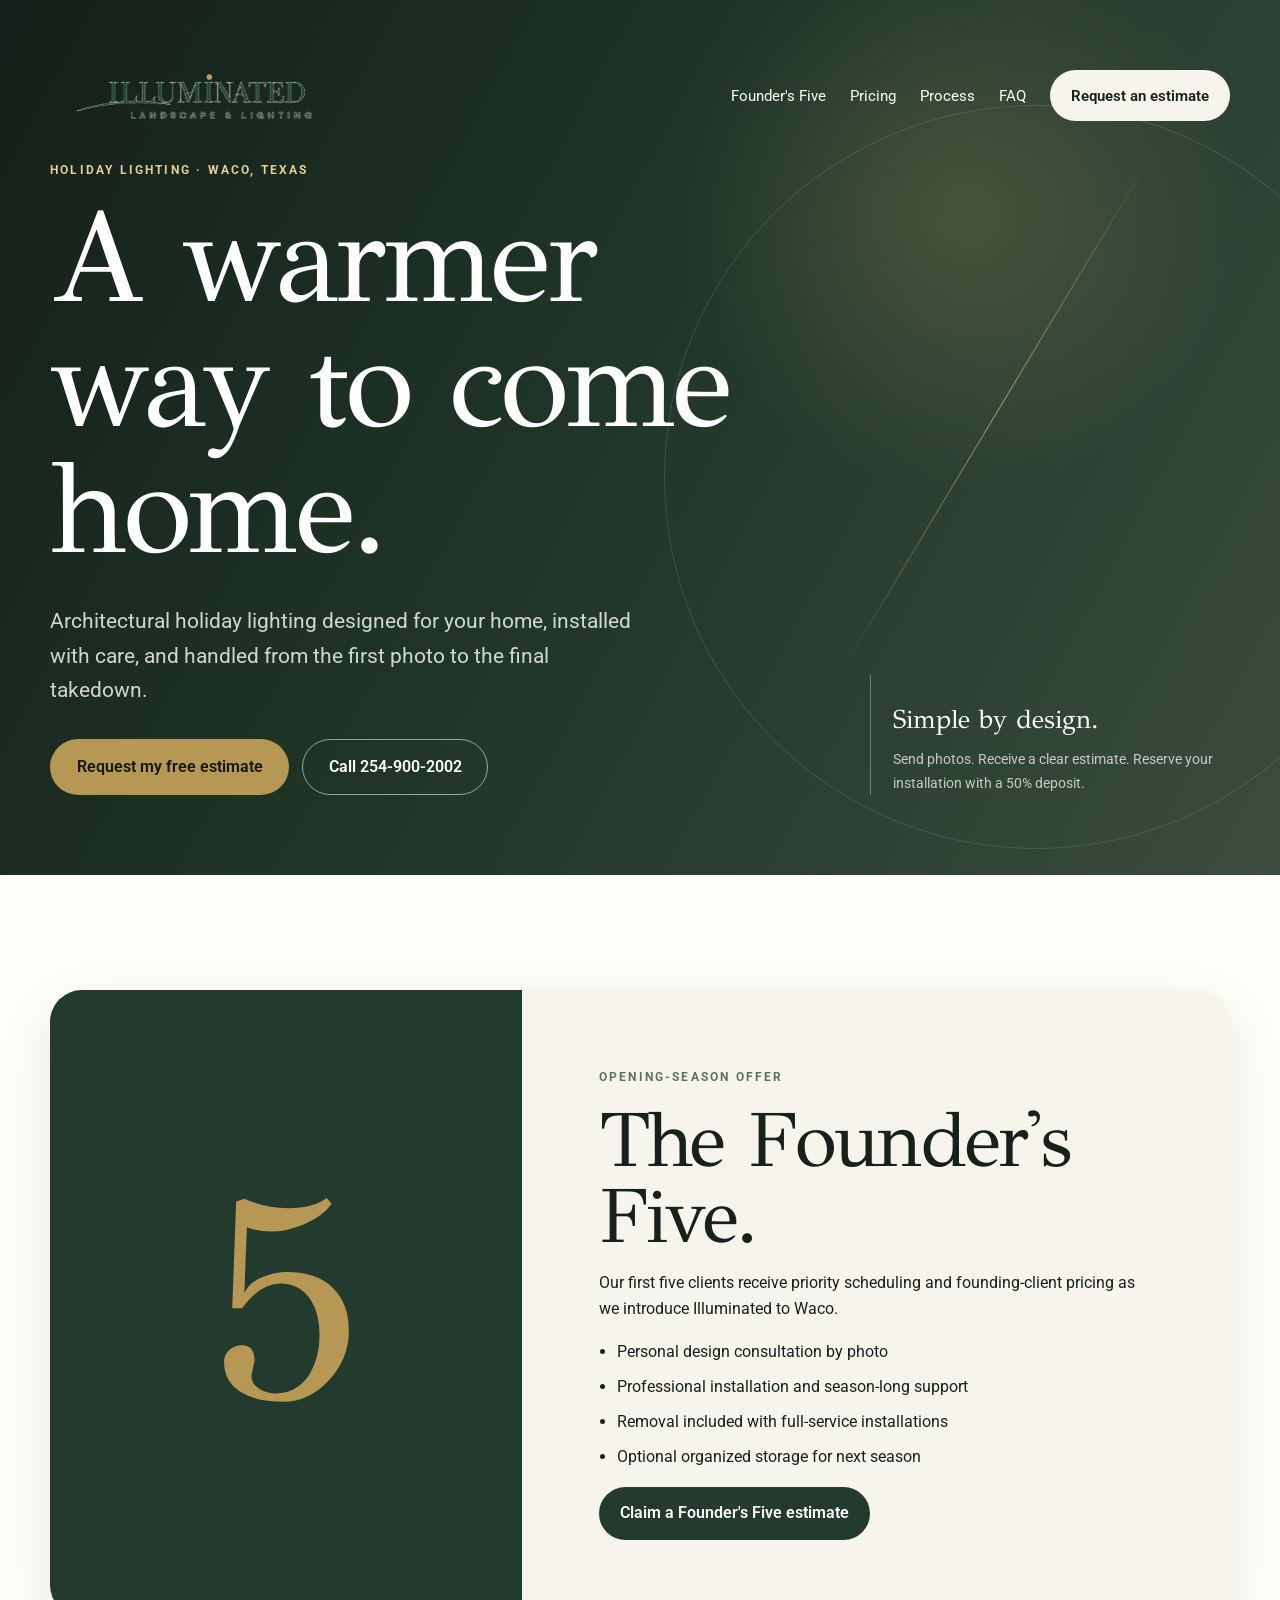
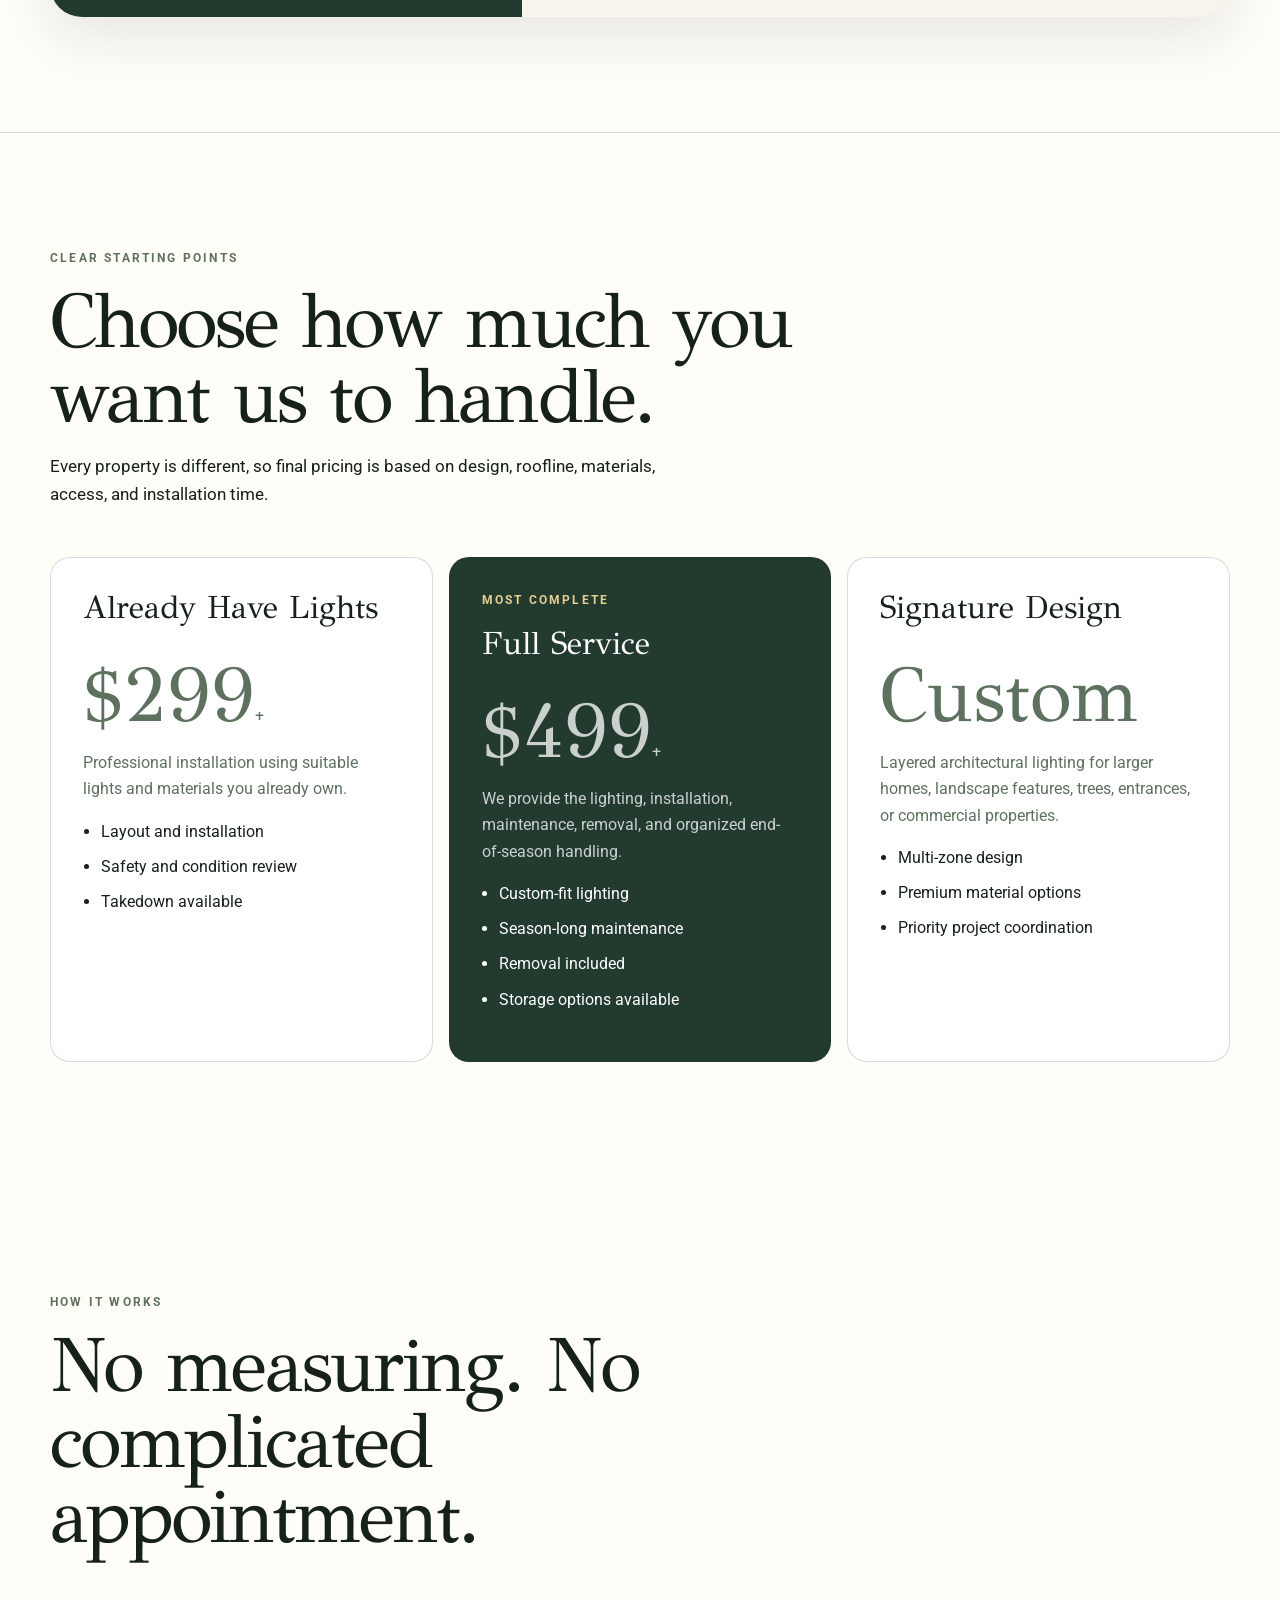
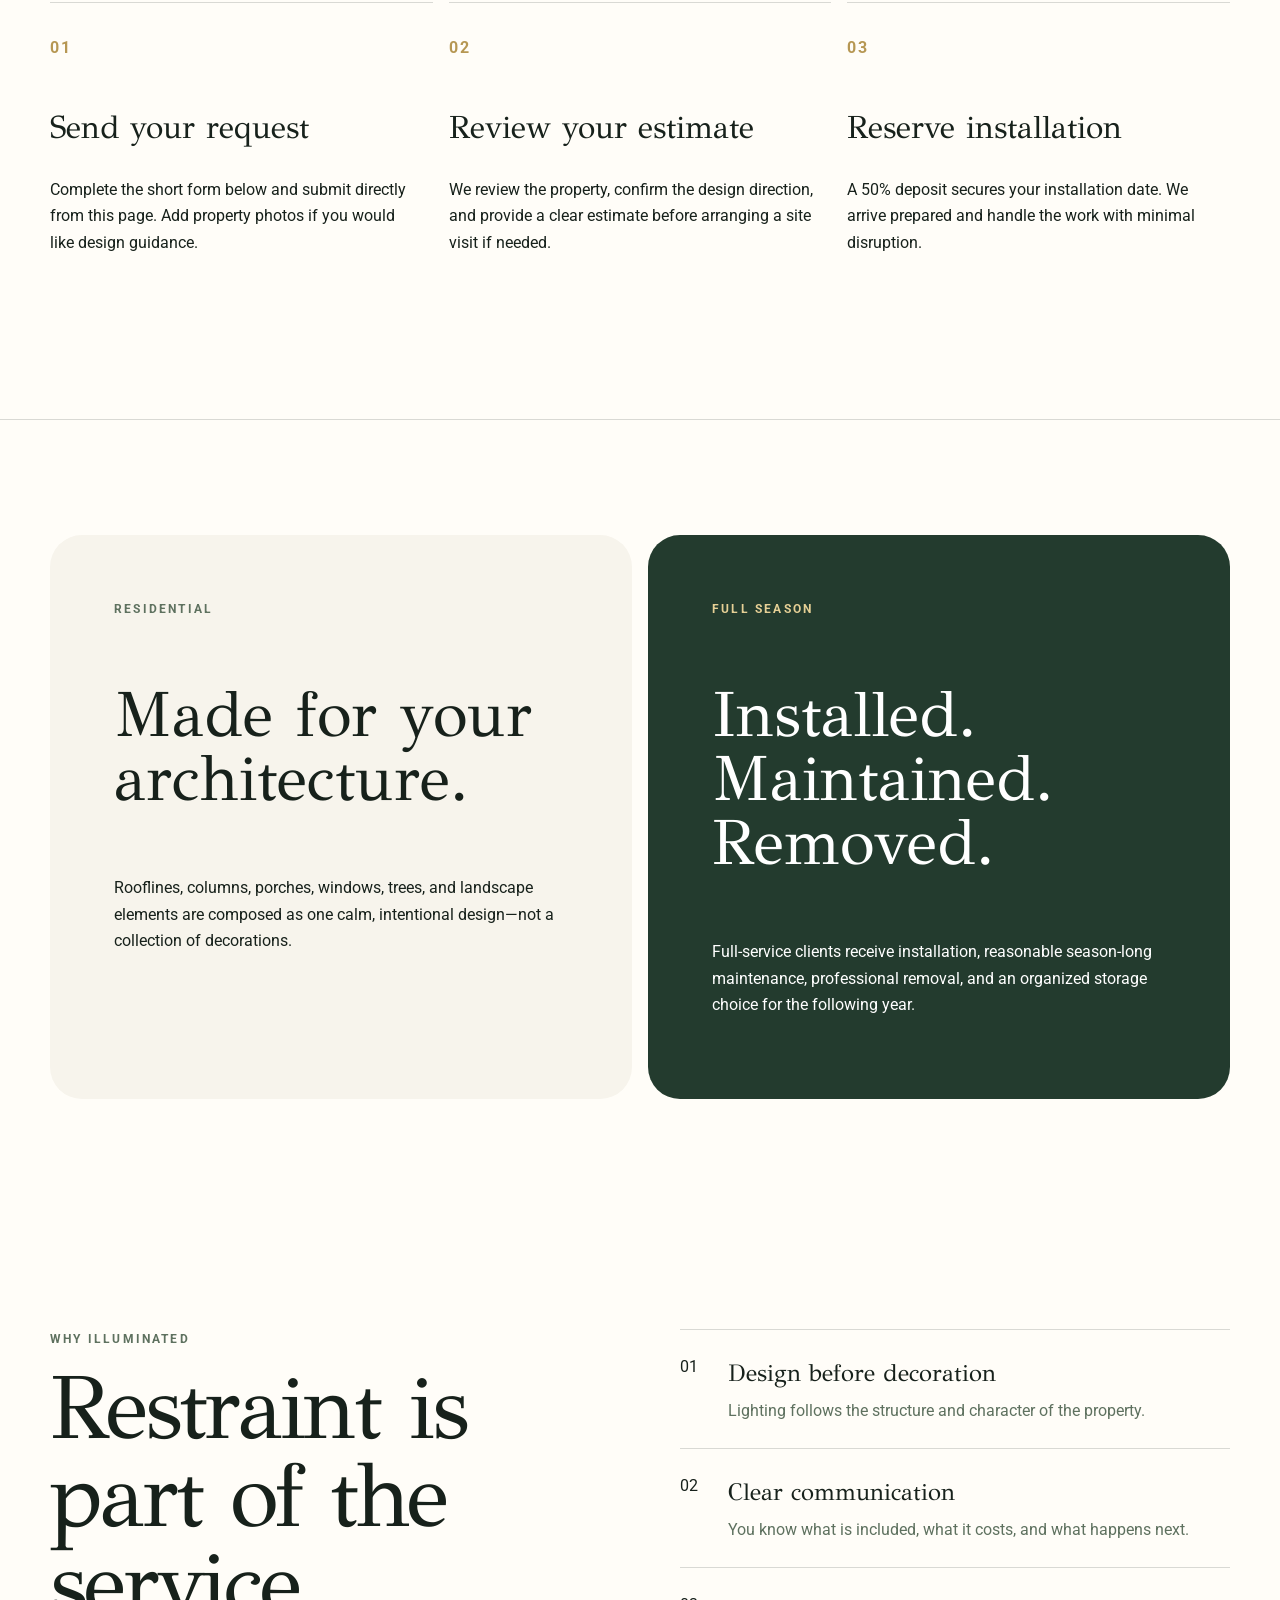
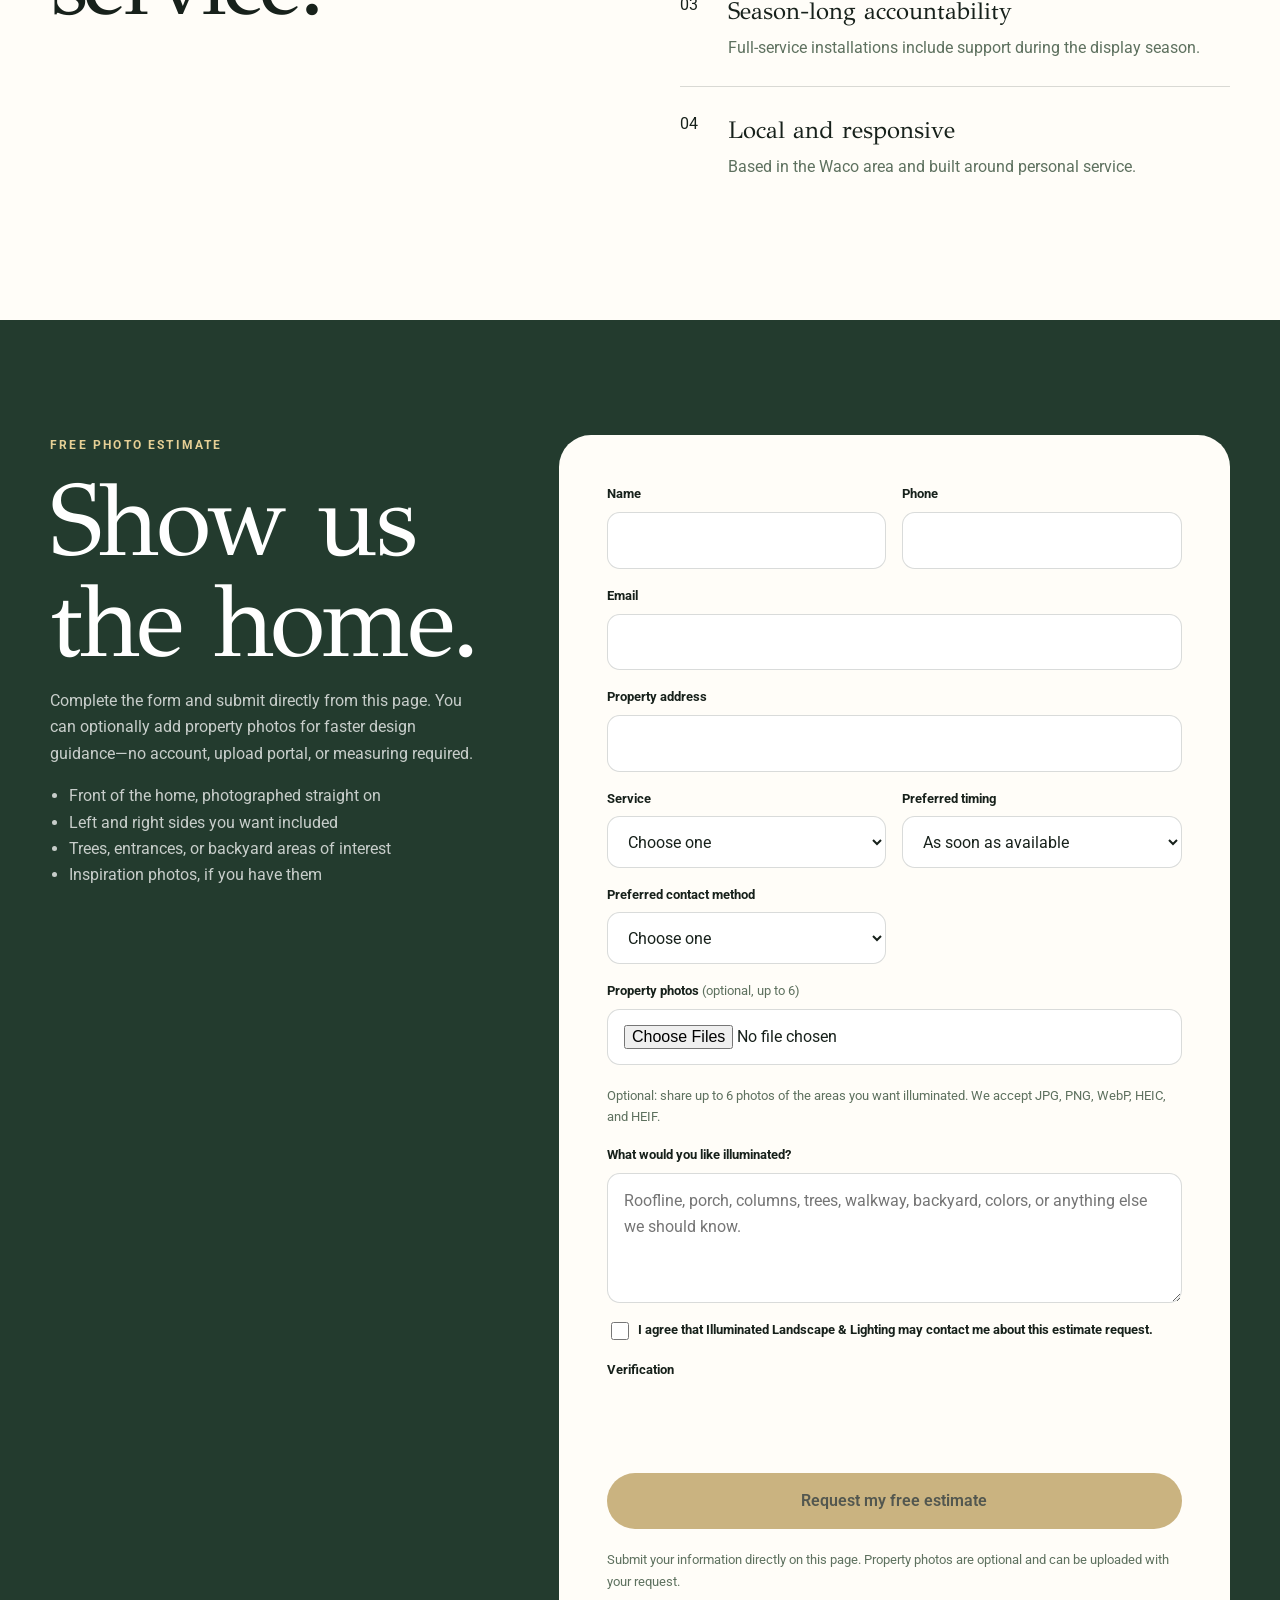
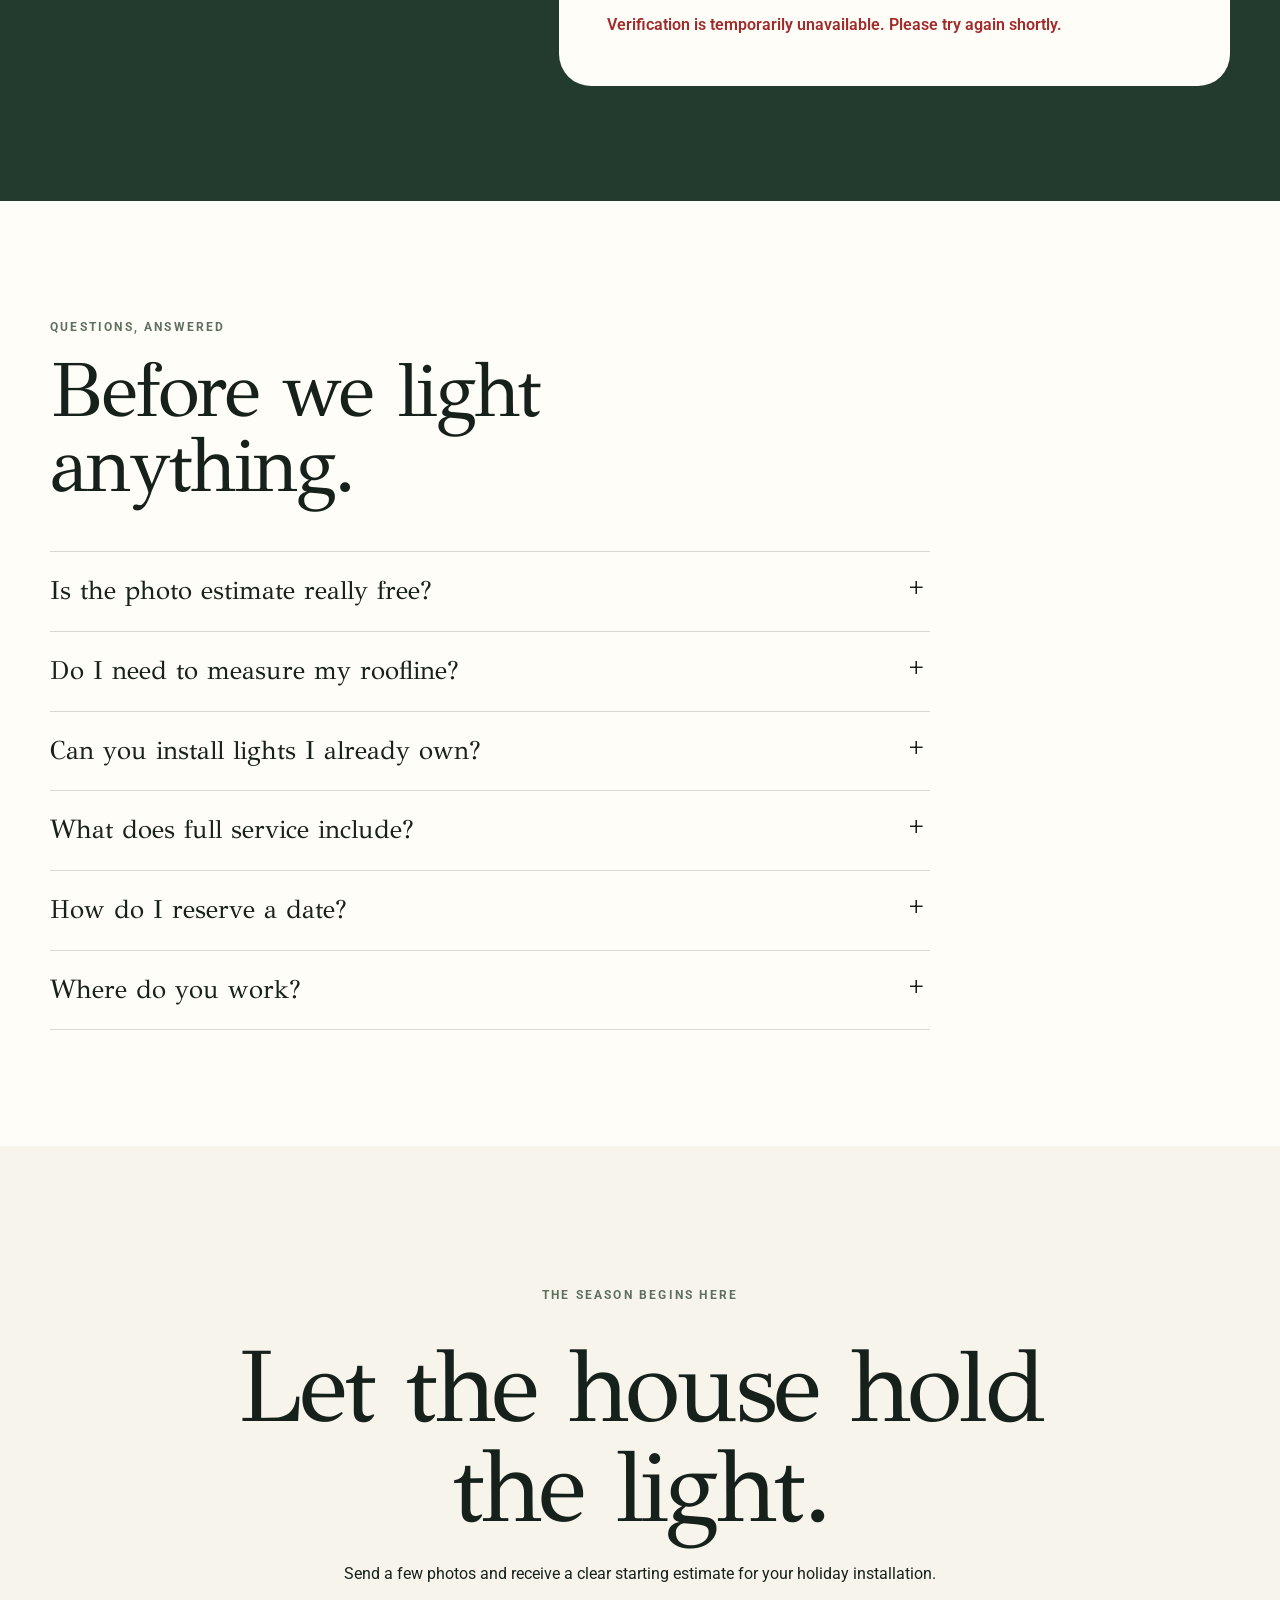
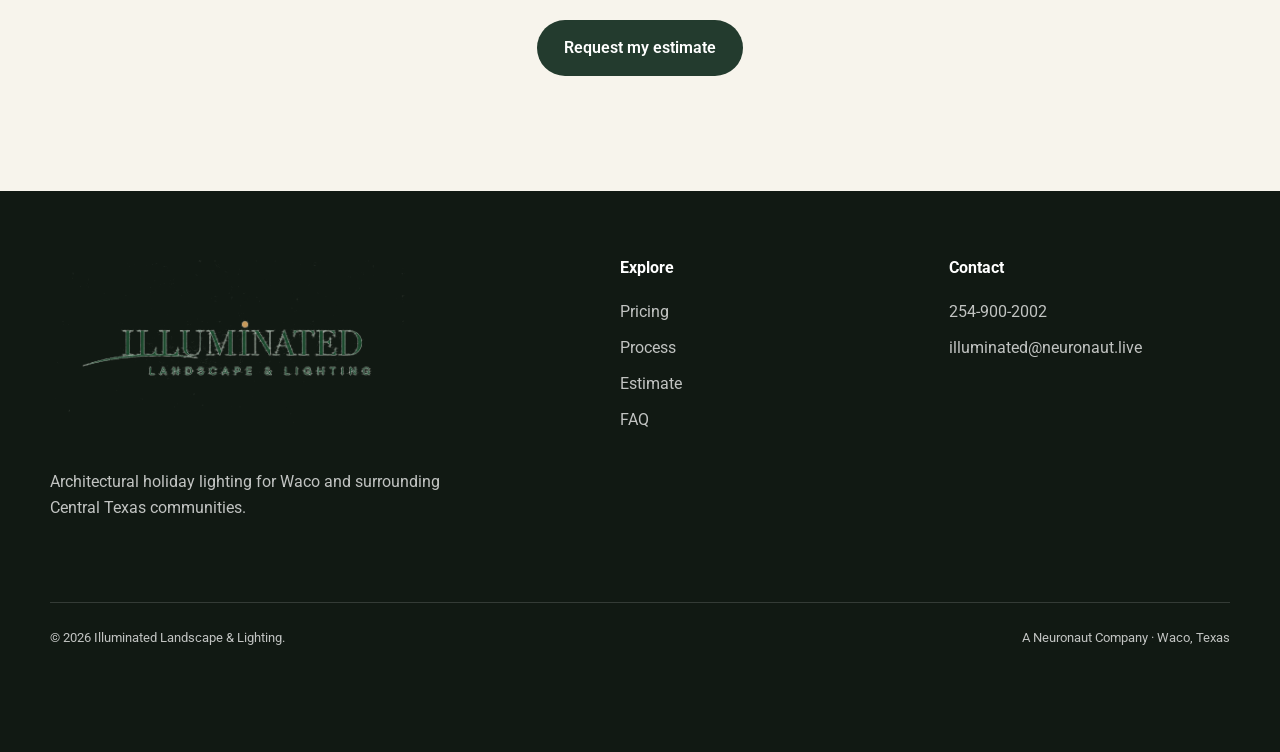
==== commit ccbea8ce: "Implement direct estimate submission workflow Co-authored-by: neuroabw <193215264+neuroabw@users.nor" ====
--- a/illuminated/index.html
+++ b/illuminated/index.html
@@ -161,7 +161,7 @@
           <h2 class="display">No measuring. No complicated appointment.</h2>
         </header>
         <div class="steps-grid">
-          <article class="step reveal"><h3>Send photos</h3><p>Complete the short request below. Your email app opens with the details prepared; attach clear photos and send.</p></article>
+          <article class="step reveal"><h3>Send your request</h3><p>Complete the short form below and submit directly from this page. Add property photos if you would like design guidance.</p></article>
           <article class="step reveal"><h3>Review your estimate</h3><p>We review the property, confirm the design direction, and provide a clear estimate before arranging a site visit if needed.</p></article>
           <article class="step reveal"><h3>Reserve installation</h3><p>A 50% deposit secures your installation date. We arrive prepared and handle the work with minimal disruption.</p></article>
         </div>
@@ -206,7 +206,7 @@
         <div class="estimate-copy reveal">
           <p class="eyebrow" style="color:#e5cf95">Free photo estimate</p>
           <h2 class="display">Show us the home.</h2>
-          <p>Complete the form and tap the button. A prepared email will open on your device. Attach the photos and send—no account, upload portal, or measuring required.</p>
+          <p>Complete the form and submit directly from this page. You can optionally add property photos for faster design guidance—no account, upload portal, or measuring required.</p>
           <ul class="photo-list">
             <li>Front of the home, photographed straight on</li>
             <li>Left and right sides you want included</li>
@@ -214,7 +214,7 @@
             <li>Inspiration photos, if you have them</li>
           </ul>
         </div>
-        <form class="estimate-form reveal" id="estimate-form" action="mailto:illuminated@neuronaut.live?subject=Free%20Photo%20Estimate%20Request" method="post" enctype="text/plain">
+        <form class="estimate-form reveal" id="estimate-form" method="post">
           <div class="form-grid">
             <div class="field"><label for="name">Name</label><input id="name" name="name" type="text" autocomplete="name" maxlength="100" required></div>
             <div class="field"><label for="phone">Phone</label><input id="phone" name="phone" type="tel" autocomplete="tel" maxlength="30" required></div>
@@ -222,8 +222,13 @@
             <div class="field field-full"><label for="address">Property address</label><input id="address" name="address" type="text" autocomplete="street-address" maxlength="200" required></div>
             <div class="field"><label for="service">Service</label><select id="service" name="service" required><option value="">Choose one</option><option>Install lights I already own</option><option>Full-service holiday lighting</option><option>Signature or commercial design</option><option>Not sure yet</option></select></div>
             <div class="field"><label for="timing">Preferred timing</label><select id="timing" name="timing"><option>As soon as available</option><option>Before Thanksgiving</option><option>Early December</option><option>I am flexible</option></select></div>
+            <div class="field"><label for="contactMethod">Preferred contact method</label><select id="contactMethod" name="contactMethod" required><option value="">Choose one</option><option>Call</option><option>Text</option><option>Email</option></select></div>
+            <div class="field field-full"><label for="propertyPhotos">Property photos <span class="optional-note">(optional, up to 6)</span></label><input id="propertyPhotos" name="propertyPhotos" type="file" accept=".jpg,.jpeg,.png,.webp,.heic,.heif,image/jpeg,image/png,image/webp,image/heic,image/heif" multiple><p class="form-help">Optional: share up to 6 photos of the areas you want illuminated. We accept JPG, PNG, WebP, HEIC, and HEIF.</p></div>
             <div class="field field-full"><label for="notes">What would you like illuminated?</label><textarea id="notes" name="notes" maxlength="1200" placeholder="Roofline, porch, columns, trees, walkway, backyard, colors, or anything else we should know."></textarea></div>
-            <div class="field field-full"><button class="button button-gold button-large" type="submit">Request my free estimate</button><p class="form-help">This button opens your email app. Photos are attached there, so this website does not upload or retain your form information or images.</p><noscript><p class="form-help"><strong>JavaScript is off:</strong> submitting the form will use your device’s default email application. Attach your property photos before sending.</p></noscript><p class="form-message" id="form-message" role="status" aria-live="polite"></p></div>
+            <div class="field field-full checkbox-field"><input id="contactConsent" name="contactConsent" type="checkbox" required><label for="contactConsent">I agree that Illuminated Landscape &amp; Lighting may contact me about this estimate request.</label></div>
+            <div class="field field-full honeypot-field" aria-hidden="true"><label for="company">Company</label><input id="company" name="company" type="text" tabindex="-1" autocomplete="off"></div>
+            <div class="field field-full"><label for="estimate-turnstile">Verification</label><div id="estimate-turnstile"></div><noscript><p class="form-help"><strong>JavaScript is required</strong> to complete verification and submit this estimate request.</p></noscript></div>
+            <div class="field field-full"><button class="button button-gold button-large" type="submit" data-submit-button>Request my free estimate</button><p class="form-help">Submit your information directly on this page. Property photos are optional and can be uploaded with your request.</p><p class="form-message" id="form-message" role="status" aria-live="polite" aria-atomic="true"></p></div>
           </div>
         </form>
       </div>
@@ -269,6 +274,7 @@
 
   <div class="mobile-cta"><a class="button button-gold" href="#estimate">Request my free estimate</a></div>
   <script src="js/config.js"></script>
+  <script src="https://challenges.cloudflare.com/turnstile/v0/api.js" async defer></script>
   <script src="js/main.js"></script>
 </body>
 </html>
--- a/illuminated/css/styles.css
+++ b/illuminated/css/styles.css
@@ -213,6 +213,27 @@
 .form-grid { display: grid; grid-template-columns: 1fr 1fr; gap: 1rem; }
 .field { display: grid; gap: .42rem; }
 .field-full { grid-column: 1 / -1; }
+.checkbox-field {
+  grid-template-columns: 1.25rem 1fr;
+  align-items: start;
+  gap: .7rem;
+}
+.checkbox-field input[type="checkbox"] {
+  width: 1.1rem;
+  height: 1.1rem;
+  margin-top: .2rem;
+}
+.optional-note {
+  color: var(--moss);
+  font-weight: 400;
+}
+.honeypot-field {
+  position: absolute;
+  left: -9999px;
+  width: 1px;
+  height: 1px;
+  overflow: hidden;
+}
 label { font-size: .84rem; font-weight: 700; }
 input, select, textarea {
   width: 100%;
@@ -225,6 +246,11 @@
 textarea { min-height: 130px; resize: vertical; }
 .form-help { margin: .8rem 0 0; color: var(--moss); font-size: .82rem; }
 .form-message { min-height: 1.5em; margin: .8rem 0 0; font-weight: 600; }
+.form-message.is-error { color: #9f2b2b; }
+.form-message.is-success { color: #2f5a2f; }
+.form-message.is-warning { color: #7b5a1f; }
+input:disabled, select:disabled, textarea:disabled, button:disabled { opacity: .72; cursor: not-allowed; }
+#estimate-turnstile { min-height: 70px; }
 
 .faq-list { max-width: 880px; }
 details { border-top: 1px solid var(--line); }
